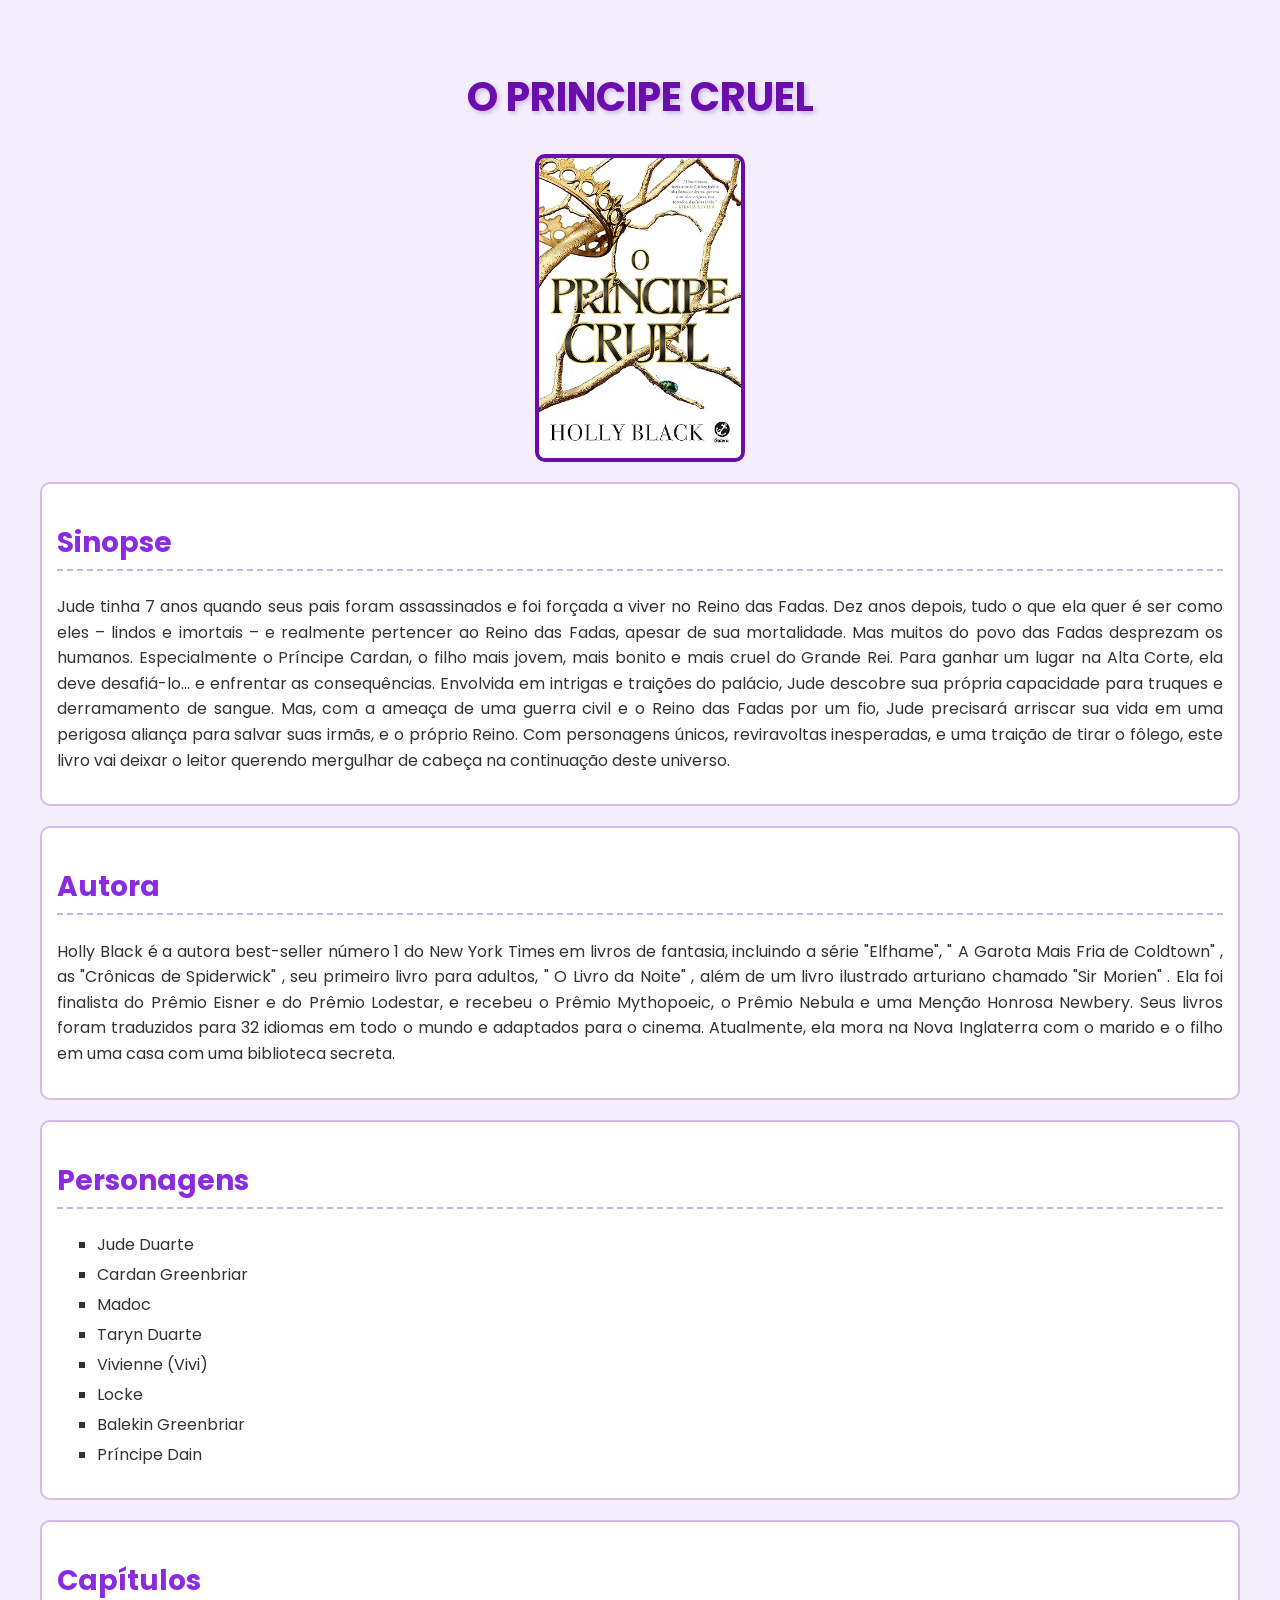
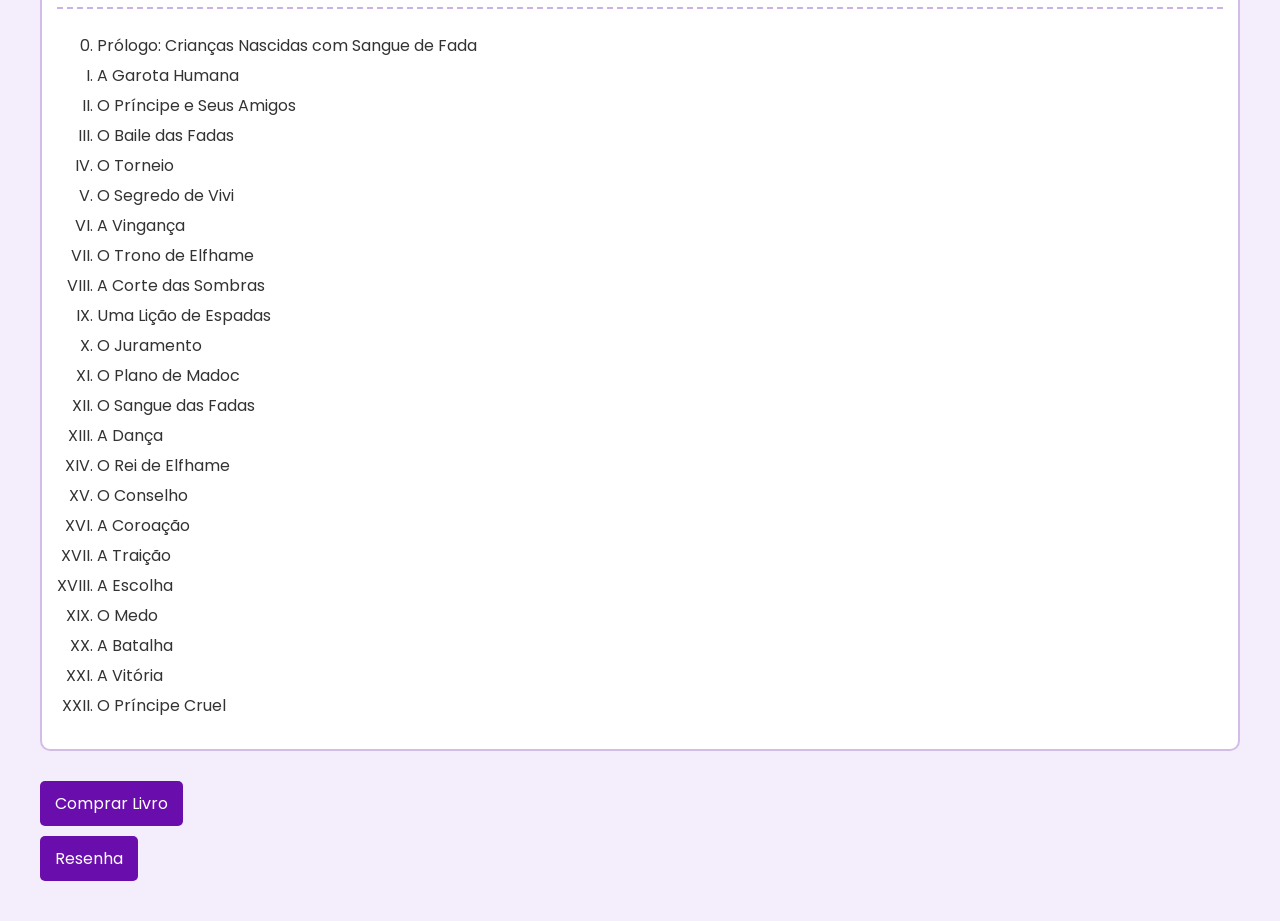
==== AT_02/index.html @ 40c0aa47 "inicio atividade 02" ====
<!DOCTYPE html>
<html lang="pt-br">
<head>
    <meta charset="UTF-8">
    <meta name="viewport" content="width=device-width, initial-scale=1.0">
    <link rel="icon" href="icon.png">
    <link rel="stylesheet" href="style.css">
    <title>Livro</title>
</head>
<body>  
    <h1 id="tituloPrincipal" >O Principe Cruel</h1> <!-- Titulo principal da página -->

    <img src="capa.jpg" alt="Capa do livro O Principe Cruel" height="300px">

    <section>
        <h2>Sinopse</h2>
        <p>Jude tinha 7 anos quando seus pais foram assassinados e foi forçada a viver no Reino das Fadas. Dez anos depois, tudo o que ela quer é ser como eles – lindos e imortais – e realmente pertencer ao Reino das Fadas, apesar de sua mortalidade.
            Mas muitos do povo das Fadas desprezam os humanos. Especialmente o Príncipe Cardan, o filho mais jovem, mais bonito e mais cruel do Grande Rei. Para ganhar um lugar na Alta Corte, ela deve desafiá-lo… e enfrentar as consequências.
            Envolvida em intrigas e traições do palácio, Jude descobre sua própria capacidade para truques e derramamento de sangue. Mas, com a ameaça de uma guerra civil e o Reino das Fadas por um fio, Jude precisará arriscar sua vida em uma perigosa aliança para salvar suas irmãs, e o próprio Reino.
            Com personagens únicos, reviravoltas inesperadas, e uma traição de tirar o fôlego, este  livro vai deixar o leitor querendo mergulhar de cabeça na continuação deste universo.
        </p>
    </section>
    
    <section>
        <h2>Autora</h2>
        <p>Holly Black é a autora best-seller número 1 do New York Times em livros de fantasia, 
           incluindo a série "Elfhame", "  A Garota Mais Fria de Coldtown" , as
           "Crônicas de Spiderwick" , seu primeiro livro para adultos, " O Livro da Noite" , 
           além de um livro ilustrado arturiano chamado "Sir Morien" . Ela foi finalista do Prêmio Eisner 
           e do Prêmio Lodestar, e recebeu o Prêmio Mythopoeic, o Prêmio Nebula e uma Menção Honrosa Newbery.
           Seus livros foram traduzidos para 32 idiomas em todo o mundo e adaptados para o cinema. Atualmente, 
           ela mora na Nova Inglaterra com o marido e o filho em uma casa com uma biblioteca secreta.</p>
    </section>

    <section>
        <h2>Personagens</h2>
        <ul>
            <li>Jude Duarte</li>
            <li>Cardan Greenbriar</li>
            <li>Madoc</li>
            <li>Taryn Duarte</li>
            <li>Vivienne (Vivi)</li>
            <li>Locke</li>
            <li>Balekin Greenbriar</li>
            <li>Príncipe Dain</li>
        </ul>
    </section>

    <section>
        <h2>Capítulos</h2>
        <ol start="0">
            <li>Prólogo: Crianças Nascidas com Sangue de Fada</li>
            <li>A Garota Humana</li>
            <li>O Príncipe e Seus Amigos</li>
            <li>O Baile das Fadas</li>
            <li>O Torneio</li>
            <li>O Segredo de Vivi</li>
            <li>A Vingança</li>
            <li>O Trono de Elfhame</li>
            <li>A Corte das Sombras</li>
            <li>Uma Lição de Espadas</li>
            <li>O Juramento</li>
            <li>O Plano de Madoc</li>
            <li>O Sangue das Fadas</li>
            <li>A Dança</li>
            <li>O Rei de Elfhame</li>
            <li>O Conselho</li>
            <li>A Coroação</li>
            <li>A Traição</li>
            <li>A Escolha</li>
            <li>O Medo</li>
            <li> A Batalha</li>
            <li>A Vitória</li>
            <li>O Príncipe Cruel</li>
        </ol>
    </section>
    
    <!-- Link externo (abre em nova aba) -->
    <a href="https://www.amazon.com.br/pr%C3%ADncipe-cruel-Vol-Povo-Ar/dp/850111555X" target="_blank">Comprar Livro</a> <br>
    
    <!-- Link interno -->
    <a href="Resenha.html" >Resenha</a>

</body>
</html>
---- AT_02/style.css ----
@import url('https://fonts.googleapis.com/css2?family=Poppins:wght@300;400;600&display=swap');

/*seletor por tag*/
body {
    background-color: #f4eefc;
    font-family: 'Poppins', sans-serif;
    margin: 20px;
    padding: 20px;
    color: #333;
}

/*seletor por id*/
#tituloPrincipal {
    color: #6a0dad;
    text-align: center;
    font-size: 40px;
    text-transform: uppercase;
    text-shadow: 2px 2px 5px #c9b3e6;
}


img {
    display: block;
    margin: 20px auto;
    border: 4px solid #6a0dad;
    border-radius: 10px;
}

section {
    background-color: white;
    padding: 15px;
    margin-bottom: 20px;

    /* Box Model */
    border: 2px solid #d3bce6;
    border-radius: 10px;
}

h2 {
    color: #8a2be2;
    font-size: 28px;
    border-bottom: 2px dashed #c9b3e6;
    padding-bottom: 5px;
}

p {
    text-align: justify;
    line-height: 1.6;
    font-size: 16px;
}

/* seletor por classe */
.destaque {
    color: darkred;
    font-weight: bold;
}


ul {
    list-style-type: square;
}

ol {
    list-style-type: upper-roman;
}

ul li,
ol li {
    margin: 5px 0;
}


a {
    display: inline-block;
    margin-top: 10px;
    text-decoration: none;
    color: white;
    background-color: #6a0dad;
    padding: 10px 15px;
    border-radius: 5px;
}

a:hover {
    background-color: #8a2be2;
    transform: scale(1.05);
}
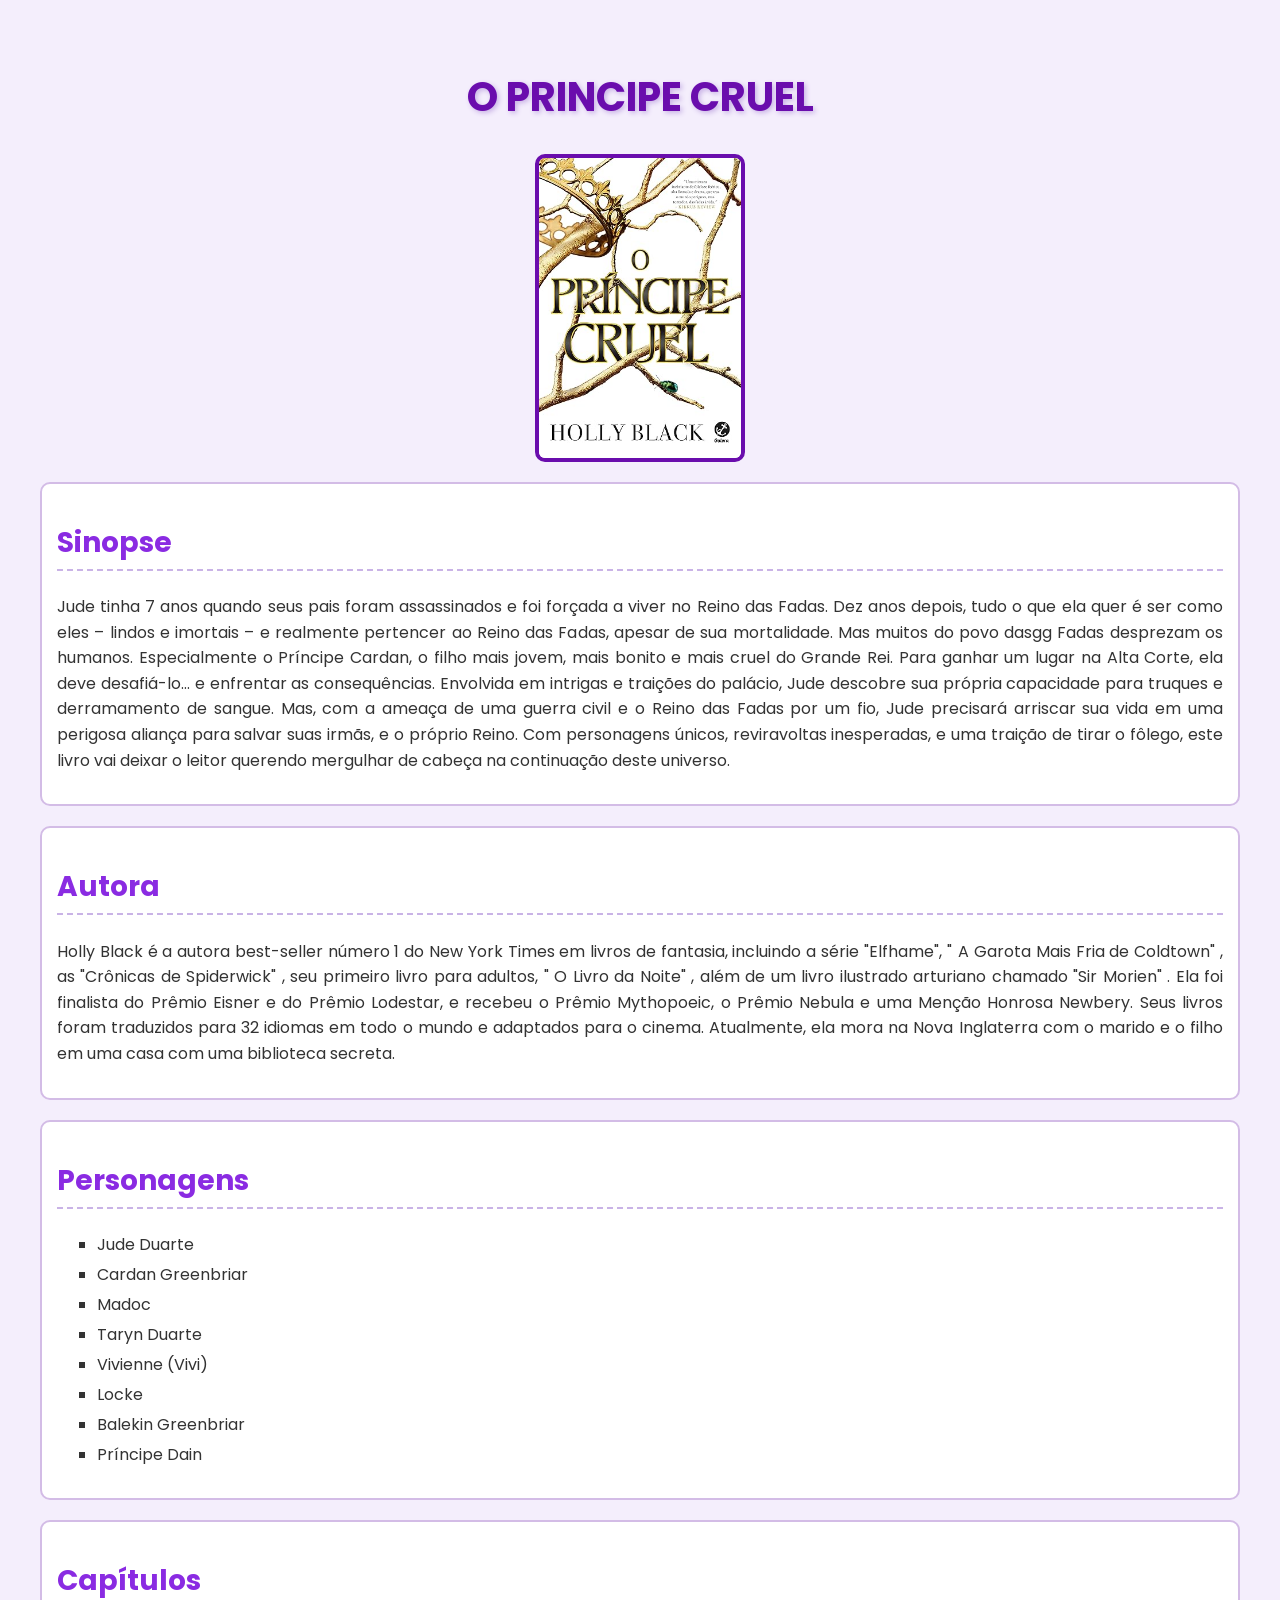
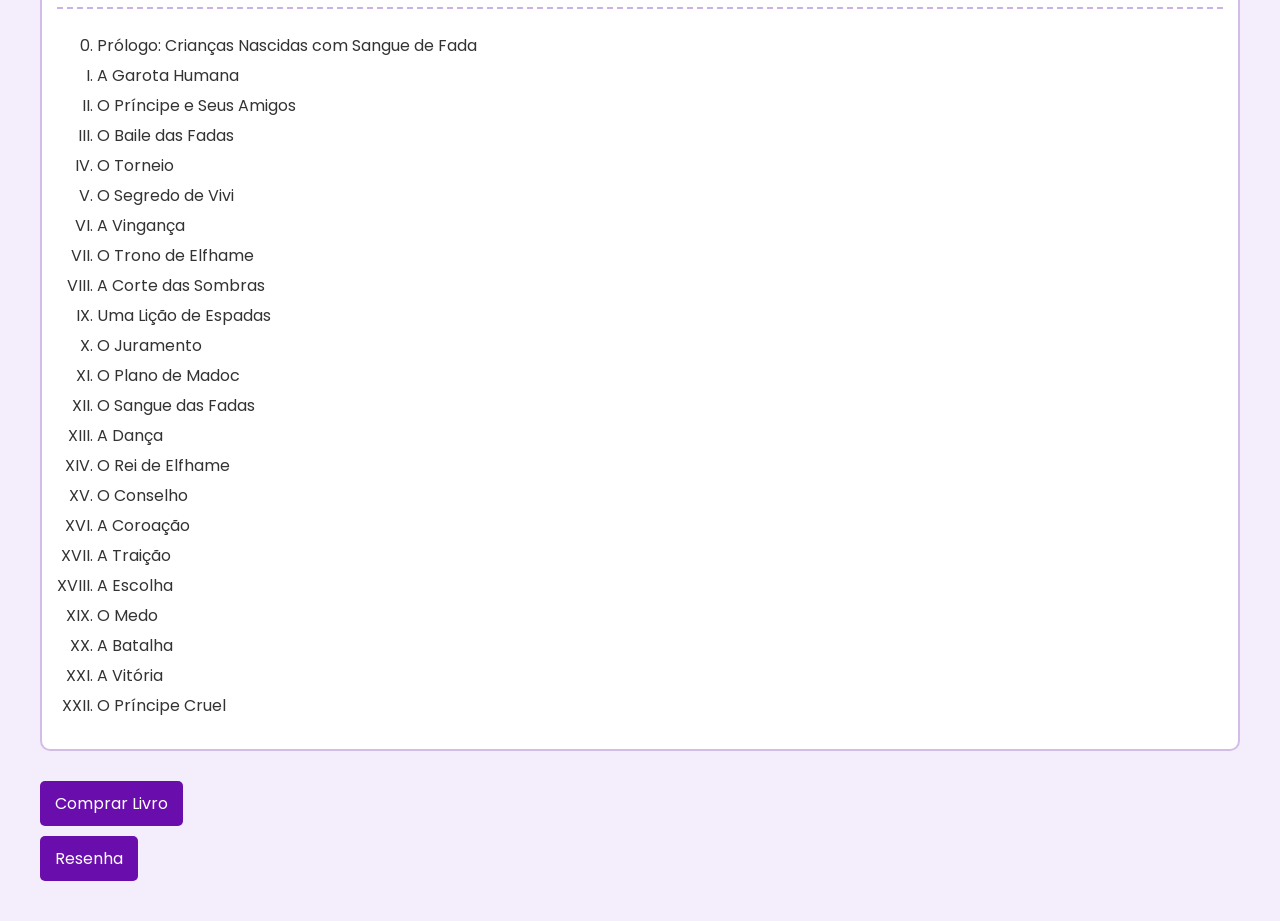
==== commit c106ae1c: "atividade 4" ====
--- a/AT_02/index.html
+++ b/AT_02/index.html
@@ -15,7 +15,7 @@
     <section>
         <h2>Sinopse</h2>
         <p>Jude tinha 7 anos quando seus pais foram assassinados e foi forçada a viver no Reino das Fadas. Dez anos depois, tudo o que ela quer é ser como eles – lindos e imortais – e realmente pertencer ao Reino das Fadas, apesar de sua mortalidade.
-            Mas muitos do povo das Fadas desprezam os humanos. Especialmente o Príncipe Cardan, o filho mais jovem, mais bonito e mais cruel do Grande Rei. Para ganhar um lugar na Alta Corte, ela deve desafiá-lo… e enfrentar as consequências.
+            Mas muitos do povo dasgg Fadas desprezam os humanos. Especialmente o Príncipe Cardan, o filho mais jovem, mais bonito e mais cruel do Grande Rei. Para ganhar um lugar na Alta Corte, ela deve desafiá-lo… e enfrentar as consequências.
             Envolvida em intrigas e traições do palácio, Jude descobre sua própria capacidade para truques e derramamento de sangue. Mas, com a ameaça de uma guerra civil e o Reino das Fadas por um fio, Jude precisará arriscar sua vida em uma perigosa aliança para salvar suas irmãs, e o próprio Reino.
             Com personagens únicos, reviravoltas inesperadas, e uma traição de tirar o fôlego, este  livro vai deixar o leitor querendo mergulhar de cabeça na continuação deste universo.
         </p>
